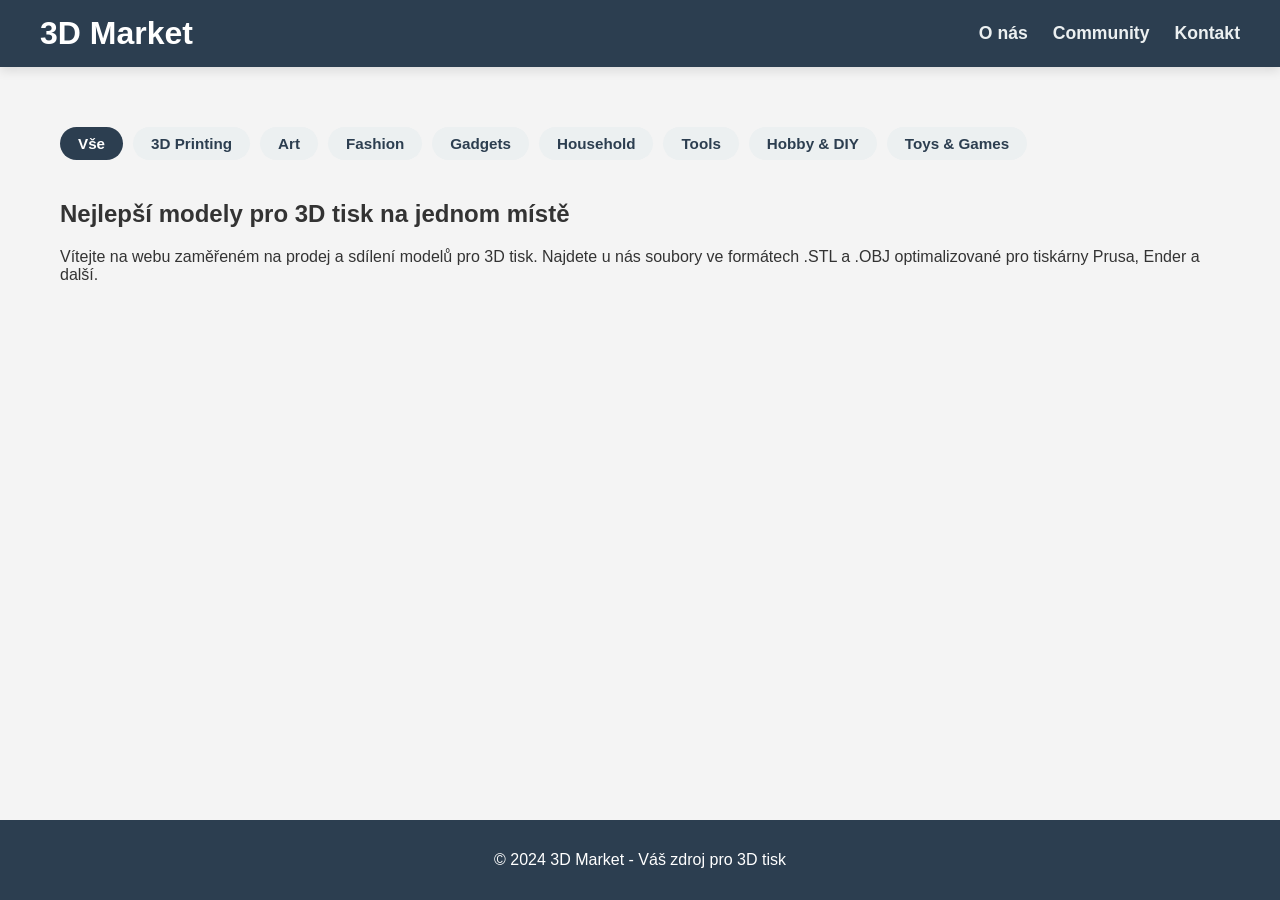
==== index.html @ d30cf6f7 "Add files via upload" ====
<!DOCTYPE html>
<html lang="cs">
<head>
    <meta charset="UTF-8">
    <meta name="viewport" content="width=device-width, initial-scale=1.0">

    <title>3D modely pro tisk ke stažení | 3D Market</title>
    <meta name="description" content="Stahujte kvalitní 3D modely (STL, OBJ) pro vaši tiskárnu. Nabízíme široký výběr modelů ke stažení zdarma i prémiové designy pro 3D tisk.">

    <link rel="stylesheet" href="style.css">
</head>
<body>

<header>
    <div class="hlavni-lista">
        <a href="index.html" class="logo-odkaz">
            <h1>3D Market</h1>
        </a>

        <nav>
            <ul class="navigace-menu">
                <li><a href="Onas.html">O nás</a></li>
                <li><a href="Community.html">Community</a></li>
                <li><a href="Kontakt.html">Kontakt</a></li>
            </ul>
        </nav>
    </div>
</header>

<main>
    <div class="kategorie-bar">
        <a href="#" class="aktivni">Vše</a>
        <a href="3DPrinting.html">3D Printing</a>
        <a href="Art.html">Art</a>
        <a href="Fashion.html">Fashion</a>
        <a href="Gadgets.html">Gadgets</a>
        <a href="HouseHold.html">Household</a>
        <a href="Tools.html">Tools</a>
        <a href="Hobby.html">Hobby & DIY</a>
        <a href="Other.html">Toys & Games</a>
    </div>
    <section>
        <h2>Nejlepší modely pro 3D tisk na jednom místě</h2>
        <p>Vítejte na webu zaměřeném na prodej a sdílení modelů pro 3D tisk.
            Najdete u nás soubory ve formátech .STL a .OBJ optimalizované pro tiskárny Prusa, Ender a další.</p>
    </section>

</main>

<footer>
    <p>&copy; 2024 3D Market - Váš zdroj pro 3D tisk</p>
</footer>

</body>
</html>
---- style.css ----
/* --- ZÁKLAD STRÁNKY --- */
body {
    font-family: Arial, sans-serif;
    margin: 0;
    padding: 0;
    background-color: #f4f4f4;
    color: #333;
    /* Zajištění patičky dole (Flexbox) */
    display: flex;
    flex-direction: column;
    min-height: 100vh;
}

main {
    max-width: 1200px;
    margin: 20px auto;
    padding: 0 20px;
    /* Natáhne hlavní obsah a odtlačí patičku úplně na dno */
    flex: 1;
    width: 100%;
    box-sizing: border-box;
}

/* --- HLAVIČKA A NAVIGACE (DESKTOP) --- */
header {
    background-color: #2c3e50;
    color: #ffffff;
    padding: 15px 40px;
    box-shadow: 0 4px 10px rgba(0,0,0,0.1);
    margin-bottom: 30px;
}
.hlavni-lista {
    display: flex;
    justify-content: space-between;
    align-items: center;
    max-width: 1200px;
    margin: 0 auto;
}
.logo-odkaz {
    color: #ffffff;
    text-decoration: none;
}
.logo-odkaz h1 {
    margin: 0;
    font-size: 2rem;
}
.navigace-menu {
    list-style: none;
    padding: 0;
    margin: 0;
    display: flex;
    align-items: center;
    gap: 25px;
}
.navigace-menu a {
    color: #ecf0f1;
    text-decoration: none;
    font-weight: bold;
    font-size: 1.1rem;
    transition: color 0.3s ease;
}
.navigace-menu a:hover {
    color: #3498db;
}

/* --- ROZBALOVACÍ MENU --- */
.dropdown { position: relative; }
.dropdown-obsah {
    display: none; position: absolute; top: 100%; left: 0;
    background-color: #ffffff; min-width: 180px;
    box-shadow: 0 8px 16px rgba(0,0,0,0.2); border-radius: 8px; z-index: 100;
}
.dropdown-obsah a { color: #333333; padding: 12px 16px; display: block; font-weight: normal; transition: background-color 0.2s ease;}
.dropdown-obsah a:hover { background-color: #f1f1f1; color: #2c3e50; }
.dropdown:hover .dropdown-obsah { display: block; }

/* --- HORIZONTÁLNÍ LIŠTA KATEGORIÍ (Pill Navigation) --- */
.kategorie-bar {
    display: flex;
    gap: 10px;
    overflow-x: auto;
    padding: 10px 0 20px 0;
    scrollbar-width: none; /* Schová posuvník ve Firefoxu */
}
.kategorie-bar::-webkit-scrollbar {
    display: none; /* Schová posuvník v Chrome/Safari */
}
.kategorie-bar a {
    background-color: #ecf0f1;
    color: #2c3e50;
    padding: 8px 18px;
    border-radius: 20px;
    text-decoration: none;
    font-size: 0.95rem;
    font-weight: bold;
    white-space: nowrap; /* Zabrání zalomení textu pod sebe */
    transition: all 0.3s ease;
}
.kategorie-bar a:hover {
    background-color: #bdc3c7;
}
.kategorie-bar a.aktivni {
    background-color: #2c3e50;
    color: white;
}

/* --- TLAČÍTKA --- */
.hlavni-tlacitko {
    background-color: #e67e22;
    color: white;
    padding: 10px 20px;
    text-decoration: none;
    font-weight: bold;
    border-radius: 5px;
    transition: background-color 0.3s;
    display: inline-block;
}
.hlavni-tlacitko:hover { background-color: #d35400; }

/* --- VYHLEDÁVAČ A FILTRY --- */
.vyhledavac-box { margin: 20px 0; }
.vyhledavac-box input[type="search"] { padding: 10px; width: 300px; border: 1px solid #ccc; border-radius: 4px; }
.vyhledavac-box button { padding: 10px 20px; background-color: #2c3e50; color: white; border: none; border-radius: 4px; cursor: pointer; transition: background-color 0.3s; }
.vyhledavac-box button:hover { background-color: #34495e; }
.filtry-box { background-color: #ecf0f1; padding: 15px; margin-bottom: 20px; border-radius: 5px; text-align: right; }
.filtry-box select { padding: 8px; font-size: 1rem; border-radius: 4px; border: 1px solid #ccc; }

/* --- MODERNÍ MŘÍŽKA MODELŮ --- */
.modely-grid { display: grid; grid-template-columns: repeat(auto-fill, minmax(260px, 1fr)); gap: 30px; padding: 20px 0; }
.model-karta { background: #ffffff; box-shadow: 0 4px 15px rgba(0, 0, 0, 0.05); border-radius: 12px; padding: 20px; text-align: center; transition: all 0.3s ease; }
.model-karta:hover { transform: translateY(-10px); box-shadow: 0 15px 30px rgba(0, 0, 0, 0.15); }
.model-karta img { max-width: 100%; border-radius: 8px; margin-bottom: 15px; }
.model-karta h2 { font-size: 1.3rem; margin: 10px 0; color: #2c3e50; font-weight: 600; }
.model-karta p { color: #7f8c8d; font-size: 0.9rem; margin-bottom: 20px; }

/* --- PATIČKA --- */
footer {
    background-color: #2c3e50;
    color: white;
    text-align: center;
    padding: 15px 0;
    width: 100%;
}

/* --- MOBILY --- */
@media (max-width: 768px) {
    .hlavni-lista { flex-direction: column; text-align: center; }
    .navigace-menu { flex-direction: column; gap: 15px; margin-top: 15px; }
    .vyhledavac-box input[type="search"] { width: 100%; margin-bottom: 10px; }
    .filtry-box { text-align: center; }
}
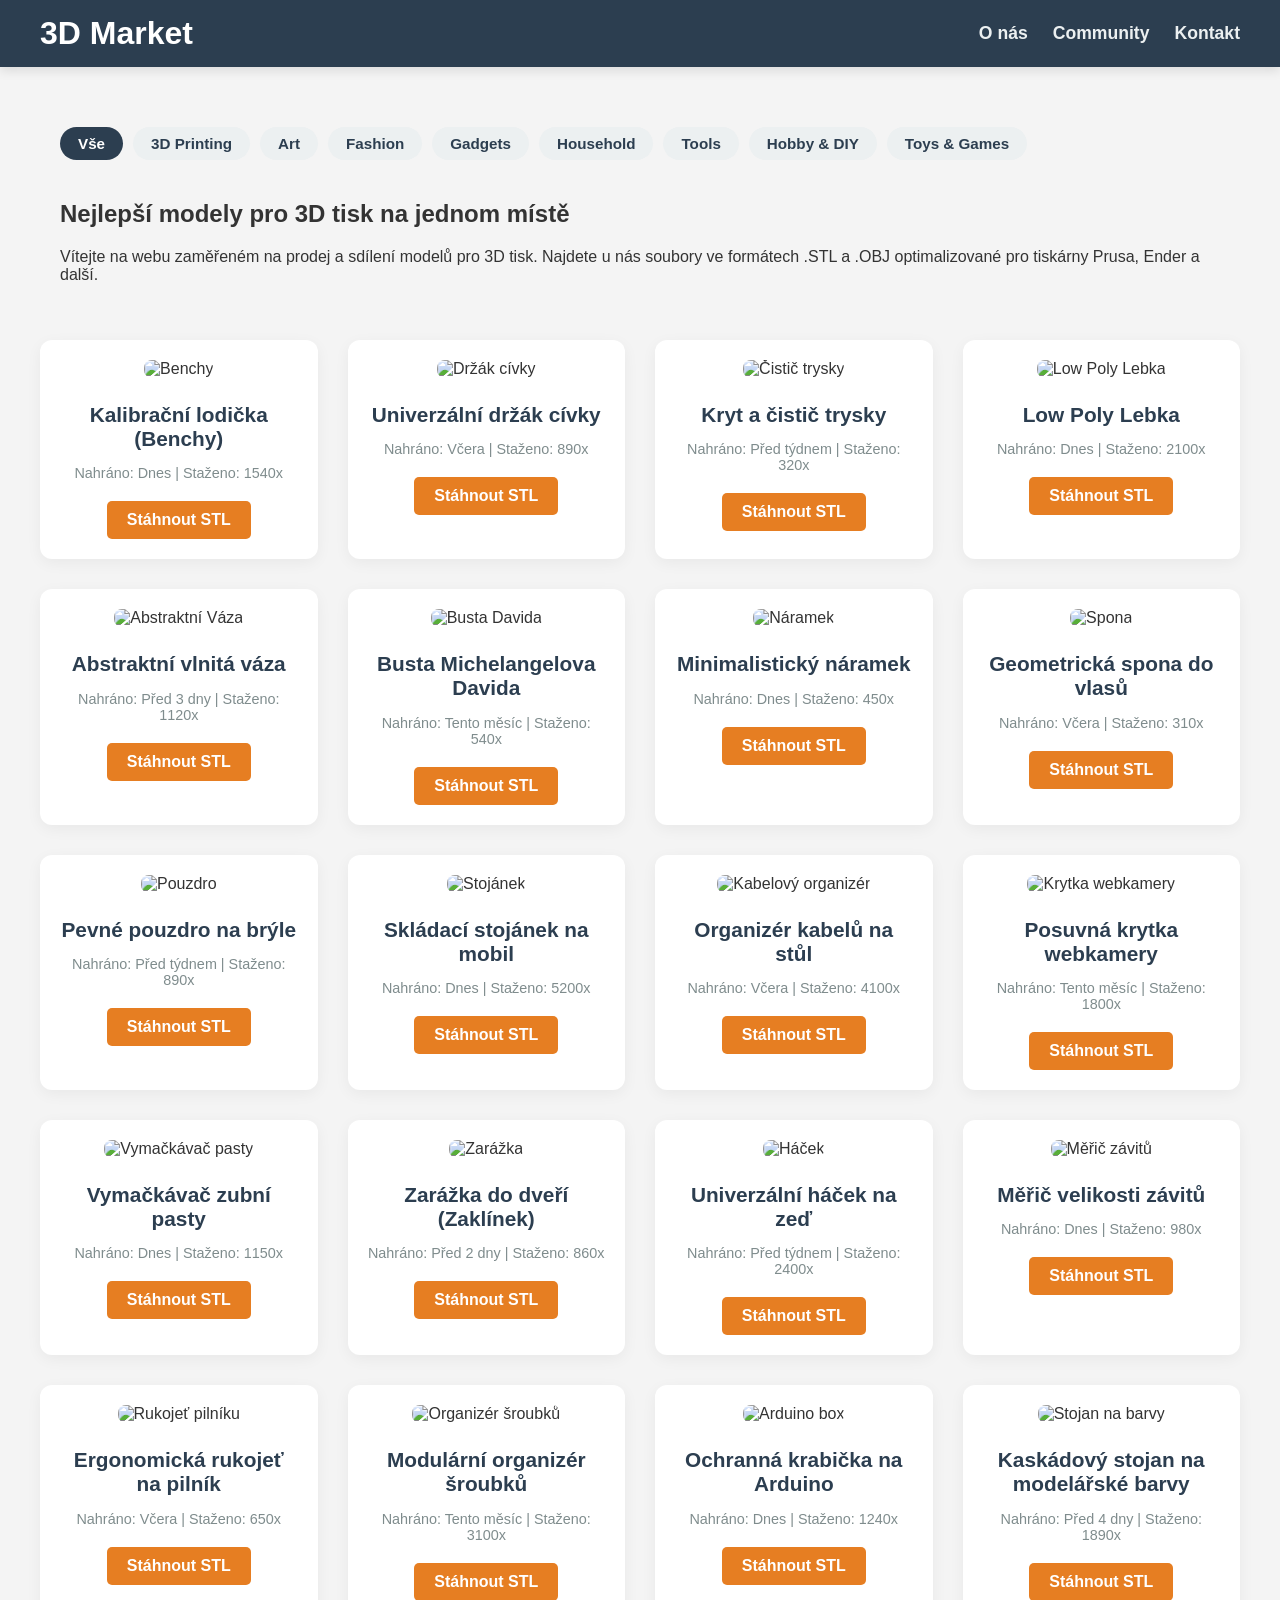
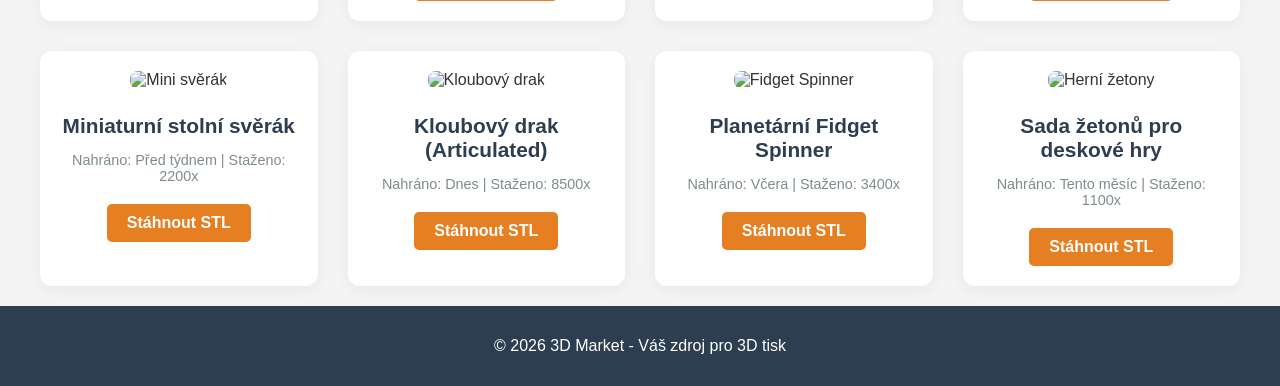
==== commit 2985b501: "Initial commit - 3D Market website with all pages and styles" ====
--- a/index.html
+++ b/index.html
@@ -1,55 +1,218 @@
-<!DOCTYPE html>
-<html lang="cs">
-<head>
-    <meta charset="UTF-8">
-    <meta name="viewport" content="width=device-width, initial-scale=1.0">
-
-    <title>3D modely pro tisk ke stažení | 3D Market</title>
-    <meta name="description" content="Stahujte kvalitní 3D modely (STL, OBJ) pro vaši tiskárnu. Nabízíme široký výběr modelů ke stažení zdarma i prémiové designy pro 3D tisk.">
-
-    <link rel="stylesheet" href="style.css">
-</head>
-<body>
-
-<header>
-    <div class="hlavni-lista">
-        <a href="index.html" class="logo-odkaz">
-            <h1>3D Market</h1>
-        </a>
-
-        <nav>
-            <ul class="navigace-menu">
-                <li><a href="Onas.html">O nás</a></li>
-                <li><a href="Community.html">Community</a></li>
-                <li><a href="Kontakt.html">Kontakt</a></li>
-            </ul>
-        </nav>
-    </div>
-</header>
-
-<main>
-    <div class="kategorie-bar">
-        <a href="#" class="aktivni">Vše</a>
-        <a href="3DPrinting.html">3D Printing</a>
-        <a href="Art.html">Art</a>
-        <a href="Fashion.html">Fashion</a>
-        <a href="Gadgets.html">Gadgets</a>
-        <a href="HouseHold.html">Household</a>
-        <a href="Tools.html">Tools</a>
-        <a href="Hobby.html">Hobby & DIY</a>
-        <a href="Other.html">Toys & Games</a>
-    </div>
-    <section>
-        <h2>Nejlepší modely pro 3D tisk na jednom místě</h2>
-        <p>Vítejte na webu zaměřeném na prodej a sdílení modelů pro 3D tisk.
-            Najdete u nás soubory ve formátech .STL a .OBJ optimalizované pro tiskárny Prusa, Ender a další.</p>
-    </section>
-
-</main>
-
-<footer>
-    <p>&copy; 2024 3D Market - Váš zdroj pro 3D tisk</p>
-</footer>
-
-</body>
+<!DOCTYPE html>
+<html lang="cs">
+<head>
+    <meta charset="UTF-8">
+    <meta name="viewport" content="width=device-width, initial-scale=1.0">
+
+    <title>3D modely pro tisk ke stažení | 3D Market</title>
+    <meta name="description" content="Stahujte kvalitní 3D modely (STL, OBJ) pro vaši tiskárnu. Nabízíme široký výběr modelů ke stažení zdarma i prémiové designy pro 3D tisk.">
+
+    <link rel="stylesheet" href="style.css">
+</head>
+<body>
+
+<header>
+    <div class="hlavni-lista">
+        <a href="index.html" class="logo-odkaz">
+            <h1>3D Market</h1>
+        </a>
+
+        <nav>
+            <ul class="navigace-menu">
+                <li><a href="Onas.html">O nás</a></li>
+                <li><a href="Community.html">Community</a></li>
+                <li><a href="Kontakt.html">Kontakt</a></li>
+            </ul>
+        </nav>
+    </div>
+</header>
+
+<main>
+    <div class="kategorie-bar">
+        <a href="#" class="aktivni">Vše</a>
+        <a href="3DPrinting.html">3D Printing</a>
+        <a href="Art.html">Art</a>
+        <a href="Fashion.html">Fashion</a>
+        <a href="Gadgets.html">Gadgets</a>
+        <a href="HouseHold.html">Household</a>
+        <a href="Tools.html">Tools</a>
+        <a href="Hobby.html">Hobby & DIY</a>
+        <a href="Other.html">Toys & Games</a>
+    </div>
+    <section>
+        <h2>Nejlepší modely pro 3D tisk na jednom místě</h2>
+        <p>Vítejte na webu zaměřeném na prodej a sdílení modelů pro 3D tisk.
+            Najdete u nás soubory ve formátech .STL a .OBJ optimalizované pro tiskárny Prusa, Ender a další.</p>
+    </section>
+
+</main>
+<!-- MŘÍŽKA VŠECH MODELŮ -->
+<div class="modely-grid">
+
+    <!-- KATEGORIE: 3D PRINTING -->
+    <div class="model-karta">
+        <img src="https://via.placeholder.com/300x200/ecf0f1/2c3e50?text=3D+Printing" alt="Benchy">
+        <h2>Kalibrační lodička (Benchy)</h2>
+        <p>Nahráno: Dnes | Staženo: 1540x</p>
+        <a href="#" class="hlavni-tlacitko">Stáhnout STL</a>
+    </div>
+    <div class="model-karta">
+        <img src="https://via.placeholder.com/300x200/ecf0f1/2c3e50?text=3D+Printing" alt="Držák cívky">
+        <h2>Univerzální držák cívky</h2>
+        <p>Nahráno: Včera | Staženo: 890x</p>
+        <a href="#" class="hlavni-tlacitko">Stáhnout STL</a>
+    </div>
+    <div class="model-karta">
+        <img src="https://via.placeholder.com/300x200/ecf0f1/2c3e50?text=3D+Printing" alt="Čistič trysky">
+        <h2>Kryt a čistič trysky</h2>
+        <p>Nahráno: Před týdnem | Staženo: 320x</p>
+        <a href="#" class="hlavni-tlacitko">Stáhnout STL</a>
+    </div>
+
+    <!-- KATEGORIE: ART -->
+    <div class="model-karta">
+        <img src="https://via.placeholder.com/300x200/ecf0f1/2c3e50?text=Art" alt="Low Poly Lebka">
+        <h2>Low Poly Lebka</h2>
+        <p>Nahráno: Dnes | Staženo: 2100x</p>
+        <a href="#" class="hlavni-tlacitko">Stáhnout STL</a>
+    </div>
+    <div class="model-karta">
+        <img src="https://via.placeholder.com/300x200/ecf0f1/2c3e50?text=Art" alt="Abstraktní Váza">
+        <h2>Abstraktní vlnitá váza</h2>
+        <p>Nahráno: Před 3 dny | Staženo: 1120x</p>
+        <a href="#" class="hlavni-tlacitko">Stáhnout STL</a>
+    </div>
+    <div class="model-karta">
+        <img src="https://via.placeholder.com/300x200/ecf0f1/2c3e50?text=Art" alt="Busta Davida">
+        <h2>Busta Michelangelova Davida</h2>
+        <p>Nahráno: Tento měsíc | Staženo: 540x</p>
+        <a href="#" class="hlavni-tlacitko">Stáhnout STL</a>
+    </div>
+
+    <!-- KATEGORIE: FASHION -->
+    <div class="model-karta">
+        <img src="https://via.placeholder.com/300x200/ecf0f1/2c3e50?text=Fashion" alt="Náramek">
+        <h2>Minimalistický náramek</h2>
+        <p>Nahráno: Dnes | Staženo: 450x</p>
+        <a href="#" class="hlavni-tlacitko">Stáhnout STL</a>
+    </div>
+    <div class="model-karta">
+        <img src="https://via.placeholder.com/300x200/ecf0f1/2c3e50?text=Fashion" alt="Spona">
+        <h2>Geometrická spona do vlasů</h2>
+        <p>Nahráno: Včera | Staženo: 310x</p>
+        <a href="#" class="hlavni-tlacitko">Stáhnout STL</a>
+    </div>
+    <div class="model-karta">
+        <img src="https://via.placeholder.com/300x200/ecf0f1/2c3e50?text=Fashion" alt="Pouzdro">
+        <h2>Pevné pouzdro na brýle</h2>
+        <p>Nahráno: Před týdnem | Staženo: 890x</p>
+        <a href="#" class="hlavni-tlacitko">Stáhnout STL</a>
+    </div>
+
+    <!-- KATEGORIE: GADGETS -->
+    <div class="model-karta">
+        <img src="https://via.placeholder.com/300x200/ecf0f1/2c3e50?text=Gadgets" alt="Stojánek">
+        <h2>Skládací stojánek na mobil</h2>
+        <p>Nahráno: Dnes | Staženo: 5200x</p>
+        <a href="#" class="hlavni-tlacitko">Stáhnout STL</a>
+    </div>
+    <div class="model-karta">
+        <img src="https://via.placeholder.com/300x200/ecf0f1/2c3e50?text=Gadgets" alt="Kabelový organizér">
+        <h2>Organizér kabelů na stůl</h2>
+        <p>Nahráno: Včera | Staženo: 4100x</p>
+        <a href="#" class="hlavni-tlacitko">Stáhnout STL</a>
+    </div>
+    <div class="model-karta">
+        <img src="https://via.placeholder.com/300x200/ecf0f1/2c3e50?text=Gadgets" alt="Krytka webkamery">
+        <h2>Posuvná krytka webkamery</h2>
+        <p>Nahráno: Tento měsíc | Staženo: 1800x</p>
+        <a href="#" class="hlavni-tlacitko">Stáhnout STL</a>
+    </div>
+
+    <!-- KATEGORIE: HOUSEHOLD -->
+    <div class="model-karta">
+        <img src="https://via.placeholder.com/300x200/ecf0f1/2c3e50?text=Household" alt="Vymačkávač pasty">
+        <h2>Vymačkávač zubní pasty</h2>
+        <p>Nahráno: Dnes | Staženo: 1150x</p>
+        <a href="#" class="hlavni-tlacitko">Stáhnout STL</a>
+    </div>
+    <div class="model-karta">
+        <img src="https://via.placeholder.com/300x200/ecf0f1/2c3e50?text=Household" alt="Zarážka">
+        <h2>Zarážka do dveří (Zaklínek)</h2>
+        <p>Nahráno: Před 2 dny | Staženo: 860x</p>
+        <a href="#" class="hlavni-tlacitko">Stáhnout STL</a>
+    </div>
+    <div class="model-karta">
+        <img src="https://via.placeholder.com/300x200/ecf0f1/2c3e50?text=Household" alt="Háček">
+        <h2>Univerzální háček na zeď</h2>
+        <p>Nahráno: Před týdnem | Staženo: 2400x</p>
+        <a href="#" class="hlavni-tlacitko">Stáhnout STL</a>
+    </div>
+
+    <!-- KATEGORIE: TOOLS -->
+    <div class="model-karta">
+        <img src="https://via.placeholder.com/300x200/ecf0f1/2c3e50?text=Tools" alt="Měřič závitů">
+        <h2>Měřič velikosti závitů</h2>
+        <p>Nahráno: Dnes | Staženo: 980x</p>
+        <a href="#" class="hlavni-tlacitko">Stáhnout STL</a>
+    </div>
+    <div class="model-karta">
+        <img src="https://via.placeholder.com/300x200/ecf0f1/2c3e50?text=Tools" alt="Rukojeť pilníku">
+        <h2>Ergonomická rukojeť na pilník</h2>
+        <p>Nahráno: Včera | Staženo: 650x</p>
+        <a href="#" class="hlavni-tlacitko">Stáhnout STL</a>
+    </div>
+    <div class="model-karta">
+        <img src="https://via.placeholder.com/300x200/ecf0f1/2c3e50?text=Tools" alt="Organizér šroubků">
+        <h2>Modulární organizér šroubků</h2>
+        <p>Nahráno: Tento měsíc | Staženo: 3100x</p>
+        <a href="#" class="hlavni-tlacitko">Stáhnout STL</a>
+    </div>
+
+    <!-- KATEGORIE: HOBBY & DIY -->
+    <div class="model-karta">
+        <img src="https://via.placeholder.com/300x200/ecf0f1/2c3e50?text=Hobby+%26+DIY" alt="Arduino box">
+        <h2>Ochranná krabička na Arduino</h2>
+        <p>Nahráno: Dnes | Staženo: 1240x</p>
+        <a href="#" class="hlavni-tlacitko">Stáhnout STL</a>
+    </div>
+    <div class="model-karta">
+        <img src="https://via.placeholder.com/300x200/ecf0f1/2c3e50?text=Hobby+%26+DIY" alt="Stojan na barvy">
+        <h2>Kaskádový stojan na modelářské barvy</h2>
+        <p>Nahráno: Před 4 dny | Staženo: 1890x</p>
+        <a href="#" class="hlavni-tlacitko">Stáhnout STL</a>
+    </div>
+    <div class="model-karta">
+        <img src="https://via.placeholder.com/300x200/ecf0f1/2c3e50?text=Hobby+%26+DIY" alt="Mini svěrák">
+        <h2>Miniaturní stolní svěrák</h2>
+        <p>Nahráno: Před týdnem | Staženo: 2200x</p>
+        <a href="#" class="hlavni-tlacitko">Stáhnout STL</a>
+    </div>
+
+    <!-- KATEGORIE: TOYS & GAMES -->
+    <div class="model-karta">
+        <img src="https://via.placeholder.com/300x200/ecf0f1/2c3e50?text=Toys+%26+Games" alt="Kloubový drak">
+        <h2>Kloubový drak (Articulated)</h2>
+        <p>Nahráno: Dnes | Staženo: 8500x</p>
+        <a href="#" class="hlavni-tlacitko">Stáhnout STL</a>
+    </div>
+    <div class="model-karta">
+        <img src="https://via.placeholder.com/300x200/ecf0f1/2c3e50?text=Toys+%26+Games" alt="Fidget Spinner">
+        <h2>Planetární Fidget Spinner</h2>
+        <p>Nahráno: Včera | Staženo: 3400x</p>
+        <a href="#" class="hlavni-tlacitko">Stáhnout STL</a>
+    </div>
+    <div class="model-karta">
+        <img src="https://via.placeholder.com/300x200/ecf0f1/2c3e50?text=Toys+%26+Games" alt="Herní žetony">
+        <h2>Sada žetonů pro deskové hry</h2>
+        <p>Nahráno: Tento měsíc | Staženo: 1100x</p>
+        <a href="#" class="hlavni-tlacitko">Stáhnout STL</a>
+    </div>
+
+</div>
+<footer>
+    <p>&copy; 2026 3D Market - Váš zdroj pro 3D tisk</p>
+</footer>
+
+</body>
 </html>
--- a/style.css
+++ b/style.css
@@ -1,151 +1,161 @@
-/* --- ZÁKLAD STRÁNKY --- */
-body {
-    font-family: Arial, sans-serif;
-    margin: 0;
-    padding: 0;
-    background-color: #f4f4f4;
-    color: #333;
-    /* Zajištění patičky dole (Flexbox) */
-    display: flex;
-    flex-direction: column;
-    min-height: 100vh;
-}
-
-main {
-    max-width: 1200px;
-    margin: 20px auto;
-    padding: 0 20px;
-    /* Natáhne hlavní obsah a odtlačí patičku úplně na dno */
-    flex: 1;
-    width: 100%;
-    box-sizing: border-box;
-}
-
-/* --- HLAVIČKA A NAVIGACE (DESKTOP) --- */
-header {
-    background-color: #2c3e50;
-    color: #ffffff;
-    padding: 15px 40px;
-    box-shadow: 0 4px 10px rgba(0,0,0,0.1);
-    margin-bottom: 30px;
-}
-.hlavni-lista {
-    display: flex;
-    justify-content: space-between;
-    align-items: center;
-    max-width: 1200px;
-    margin: 0 auto;
-}
-.logo-odkaz {
-    color: #ffffff;
-    text-decoration: none;
-}
-.logo-odkaz h1 {
-    margin: 0;
-    font-size: 2rem;
-}
-.navigace-menu {
-    list-style: none;
-    padding: 0;
-    margin: 0;
-    display: flex;
-    align-items: center;
-    gap: 25px;
-}
-.navigace-menu a {
-    color: #ecf0f1;
-    text-decoration: none;
-    font-weight: bold;
-    font-size: 1.1rem;
-    transition: color 0.3s ease;
-}
-.navigace-menu a:hover {
-    color: #3498db;
-}
-
-/* --- ROZBALOVACÍ MENU --- */
-.dropdown { position: relative; }
-.dropdown-obsah {
-    display: none; position: absolute; top: 100%; left: 0;
-    background-color: #ffffff; min-width: 180px;
-    box-shadow: 0 8px 16px rgba(0,0,0,0.2); border-radius: 8px; z-index: 100;
-}
-.dropdown-obsah a { color: #333333; padding: 12px 16px; display: block; font-weight: normal; transition: background-color 0.2s ease;}
-.dropdown-obsah a:hover { background-color: #f1f1f1; color: #2c3e50; }
-.dropdown:hover .dropdown-obsah { display: block; }
-
-/* --- HORIZONTÁLNÍ LIŠTA KATEGORIÍ (Pill Navigation) --- */
-.kategorie-bar {
-    display: flex;
-    gap: 10px;
-    overflow-x: auto;
-    padding: 10px 0 20px 0;
-    scrollbar-width: none; /* Schová posuvník ve Firefoxu */
-}
-.kategorie-bar::-webkit-scrollbar {
-    display: none; /* Schová posuvník v Chrome/Safari */
-}
-.kategorie-bar a {
-    background-color: #ecf0f1;
-    color: #2c3e50;
-    padding: 8px 18px;
-    border-radius: 20px;
-    text-decoration: none;
-    font-size: 0.95rem;
-    font-weight: bold;
-    white-space: nowrap; /* Zabrání zalomení textu pod sebe */
-    transition: all 0.3s ease;
-}
-.kategorie-bar a:hover {
-    background-color: #bdc3c7;
-}
-.kategorie-bar a.aktivni {
-    background-color: #2c3e50;
-    color: white;
-}
-
-/* --- TLAČÍTKA --- */
-.hlavni-tlacitko {
-    background-color: #e67e22;
-    color: white;
-    padding: 10px 20px;
-    text-decoration: none;
-    font-weight: bold;
-    border-radius: 5px;
-    transition: background-color 0.3s;
-    display: inline-block;
-}
-.hlavni-tlacitko:hover { background-color: #d35400; }
-
-/* --- VYHLEDÁVAČ A FILTRY --- */
-.vyhledavac-box { margin: 20px 0; }
-.vyhledavac-box input[type="search"] { padding: 10px; width: 300px; border: 1px solid #ccc; border-radius: 4px; }
-.vyhledavac-box button { padding: 10px 20px; background-color: #2c3e50; color: white; border: none; border-radius: 4px; cursor: pointer; transition: background-color 0.3s; }
-.vyhledavac-box button:hover { background-color: #34495e; }
-.filtry-box { background-color: #ecf0f1; padding: 15px; margin-bottom: 20px; border-radius: 5px; text-align: right; }
-.filtry-box select { padding: 8px; font-size: 1rem; border-radius: 4px; border: 1px solid #ccc; }
-
-/* --- MODERNÍ MŘÍŽKA MODELŮ --- */
-.modely-grid { display: grid; grid-template-columns: repeat(auto-fill, minmax(260px, 1fr)); gap: 30px; padding: 20px 0; }
-.model-karta { background: #ffffff; box-shadow: 0 4px 15px rgba(0, 0, 0, 0.05); border-radius: 12px; padding: 20px; text-align: center; transition: all 0.3s ease; }
-.model-karta:hover { transform: translateY(-10px); box-shadow: 0 15px 30px rgba(0, 0, 0, 0.15); }
-.model-karta img { max-width: 100%; border-radius: 8px; margin-bottom: 15px; }
-.model-karta h2 { font-size: 1.3rem; margin: 10px 0; color: #2c3e50; font-weight: 600; }
-.model-karta p { color: #7f8c8d; font-size: 0.9rem; margin-bottom: 20px; }
-
-/* --- PATIČKA --- */
-footer {
-    background-color: #2c3e50;
-    color: white;
-    text-align: center;
-    padding: 15px 0;
-    width: 100%;
-}
-
-/* --- MOBILY --- */
-@media (max-width: 768px) {
-    .hlavni-lista { flex-direction: column; text-align: center; }
-    .navigace-menu { flex-direction: column; gap: 15px; margin-top: 15px; }
-    .vyhledavac-box input[type="search"] { width: 100%; margin-bottom: 10px; }
-    .filtry-box { text-align: center; }
+/* --- ZÁKLAD STRÁNKY --- */
+body {
+    font-family: Arial, sans-serif;
+    margin: 0;
+    padding: 0;
+    background-color: #f4f4f4;
+    color: #333;
+    /* Zajištění patičky dole (Flexbox) */
+    display: flex;
+    flex-direction: column;
+    min-height: 100vh;
+}
+
+main {
+    max-width: 1200px;
+    margin: 20px auto;
+    padding: 0 20px;
+    /* Natáhne hlavní obsah a odtlačí patičku úplně na dno */
+    flex: 1;
+    width: 100%;
+    box-sizing: border-box;
+}
+
+/* --- HLAVIČKA A NAVIGACE (DESKTOP) --- */
+header {
+    background-color: #2c3e50;
+    color: #ffffff;
+    padding: 15px 40px;
+    box-shadow: 0 4px 10px rgba(0,0,0,0.1);
+    margin-bottom: 30px;
+}
+.hlavni-lista {
+    display: flex;
+    justify-content: space-between;
+    align-items: center;
+    max-width: 1200px;
+    margin: 0 auto;
+}
+.logo-odkaz {
+    color: #ffffff;
+    text-decoration: none;
+}
+.logo-odkaz h1 {
+    margin: 0;
+    font-size: 2rem;
+}
+.navigace-menu {
+    list-style: none;
+    padding: 0;
+    margin: 0;
+    display: flex;
+    align-items: center;
+    gap: 25px;
+}
+.navigace-menu a {
+    color: #ecf0f1;
+    text-decoration: none;
+    font-weight: bold;
+    font-size: 1.1rem;
+    transition: color 0.3s ease;
+}
+.navigace-menu a:hover {
+    color: #3498db;
+}
+
+/* --- ROZBALOVACÍ MENU --- */
+.dropdown { position: relative; }
+.dropdown-obsah {
+    display: none; position: absolute; top: 100%; left: 0;
+    background-color: #ffffff; min-width: 180px;
+    box-shadow: 0 8px 16px rgba(0,0,0,0.2); border-radius: 8px; z-index: 100;
+}
+.dropdown-obsah a { color: #333333; padding: 12px 16px; display: block; font-weight: normal; transition: background-color 0.2s ease;}
+.dropdown-obsah a:hover { background-color: #f1f1f1; color: #2c3e50; }
+.dropdown:hover .dropdown-obsah { display: block; }
+
+/* --- HORIZONTÁLNÍ LIŠTA KATEGORIÍ (Pill Navigation) --- */
+.kategorie-bar {
+    display: flex;
+    gap: 10px;
+    overflow-x: auto;
+    padding: 10px 0 20px 0;
+    scrollbar-width: none; /* Schová posuvník ve Firefoxu */
+}
+.kategorie-bar::-webkit-scrollbar {
+    display: none; /* Schová posuvník v Chrome/Safari */
+}
+.kategorie-bar a {
+    background-color: #ecf0f1;
+    color: #2c3e50;
+    padding: 8px 18px;
+    border-radius: 20px;
+    text-decoration: none;
+    font-size: 0.95rem;
+    font-weight: bold;
+    white-space: nowrap; /* Zabrání zalomení textu pod sebe */
+    transition: all 0.3s ease;
+}
+.kategorie-bar a:hover {
+    background-color: #bdc3c7;
+}
+.kategorie-bar a.aktivni {
+    background-color: #2c3e50;
+    color: white;
+}
+
+/* --- TLAČÍTKA --- */
+.hlavni-tlacitko {
+    background-color: #e67e22;
+    color: white;
+    padding: 10px 20px;
+    text-decoration: none;
+    font-weight: bold;
+    border-radius: 5px;
+    transition: background-color 0.3s;
+    display: inline-block;
+}
+.hlavni-tlacitko:hover { background-color: #d35400; }
+
+/* --- VYHLEDÁVAČ A FILTRY --- */
+.vyhledavac-box { margin: 20px 0; }
+.vyhledavac-box input[type="search"] { padding: 10px; width: 300px; border: 1px solid #ccc; border-radius: 4px; }
+.vyhledavac-box button { padding: 10px 20px; background-color: #2c3e50; color: white; border: none; border-radius: 4px; cursor: pointer; transition: background-color 0.3s; }
+.vyhledavac-box button:hover { background-color: #34495e; }
+.filtry-box { background-color: #ecf0f1; padding: 15px; margin-bottom: 20px; border-radius: 5px; text-align: right; }
+.filtry-box select { padding: 8px; font-size: 1rem; border-radius: 4px; border: 1px solid #ccc; }
+
+/* --- MODERNÍ MŘÍŽKA MODELŮ --- */
+.modely-grid { display: grid; grid-template-columns: repeat(auto-fill, minmax(260px, 1fr)); gap: 30px; padding: 20px 0; max-width: 1200px; margin: 0 auto; }
+.model-karta { background: #ffffff; box-shadow: 0 4px 15px rgba(0, 0, 0, 0.05); border-radius: 12px; padding: 20px; text-align: center; transition: all 0.3s ease; }
+.model-karta:hover { transform: translateY(-10px); box-shadow: 0 15px 30px rgba(0, 0, 0, 0.15); }
+.model-karta img { max-width: 100%; border-radius: 8px; margin-bottom: 15px; }
+.model-karta h2 { font-size: 1.3rem; margin: 10px 0; color: #2c3e50; font-weight: 600; }
+.model-karta p { color: #7f8c8d; font-size: 0.9rem; margin-bottom: 20px; }
+
+/* --- SOCIÁLNÍ MEDIA IKONY --- */
+.socialni-ikona {
+    transition: transform 0.3s ease, filter 0.3s ease;
+    display: inline-block;
+}
+.socialni-ikona:hover {
+    transform: scale(1.1);
+    filter: brightness(1.2);
+}
+
+/* --- PATIČKA --- */
+footer {
+    background-color: #2c3e50;
+    color: white;
+    text-align: center;
+    padding: 15px 0;
+    width: 100%;
+}
+
+/* --- MOBILY --- */
+@media (max-width: 768px) {
+    .hlavni-lista { flex-direction: column; text-align: center; }
+    .navigace-menu { flex-direction: column; gap: 15px; margin-top: 15px; }
+    .vyhledavac-box input[type="search"] { width: 100%; margin-bottom: 10px; }
+    .filtry-box { text-align: center; }
 }
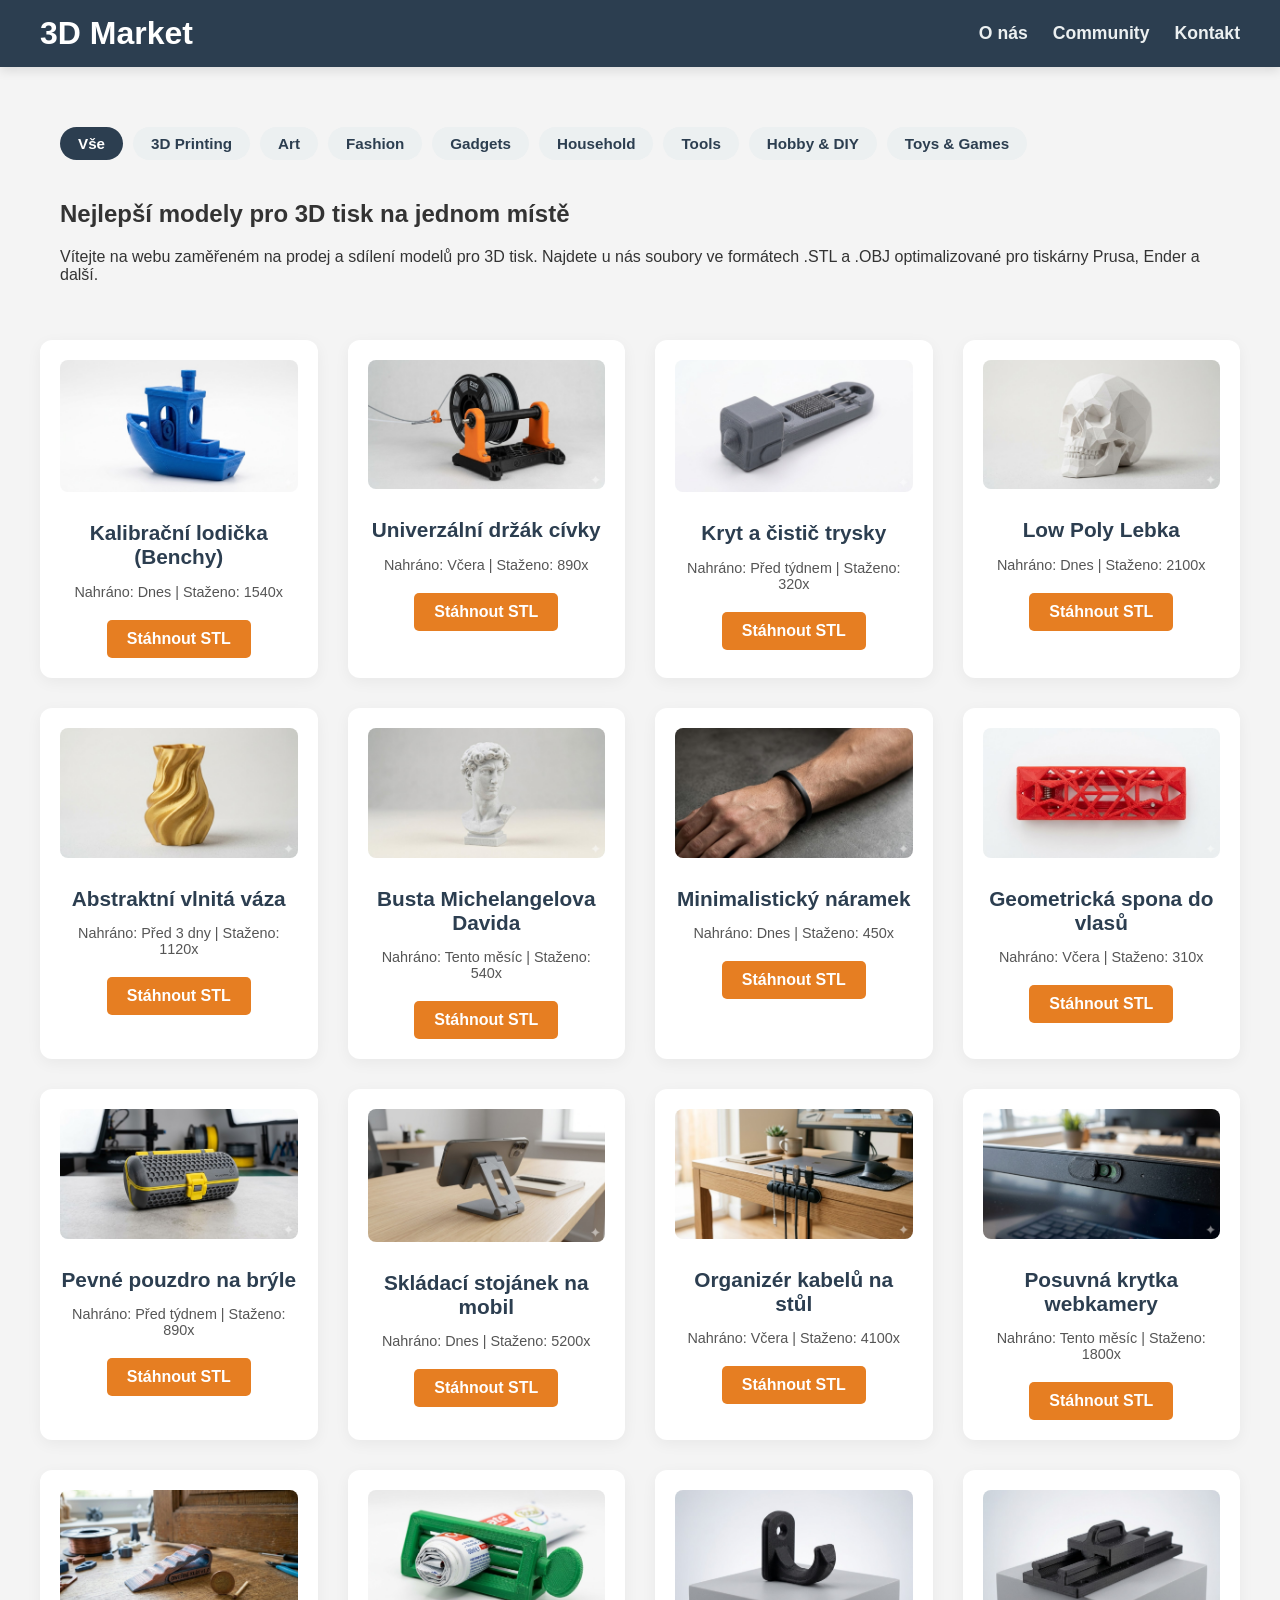
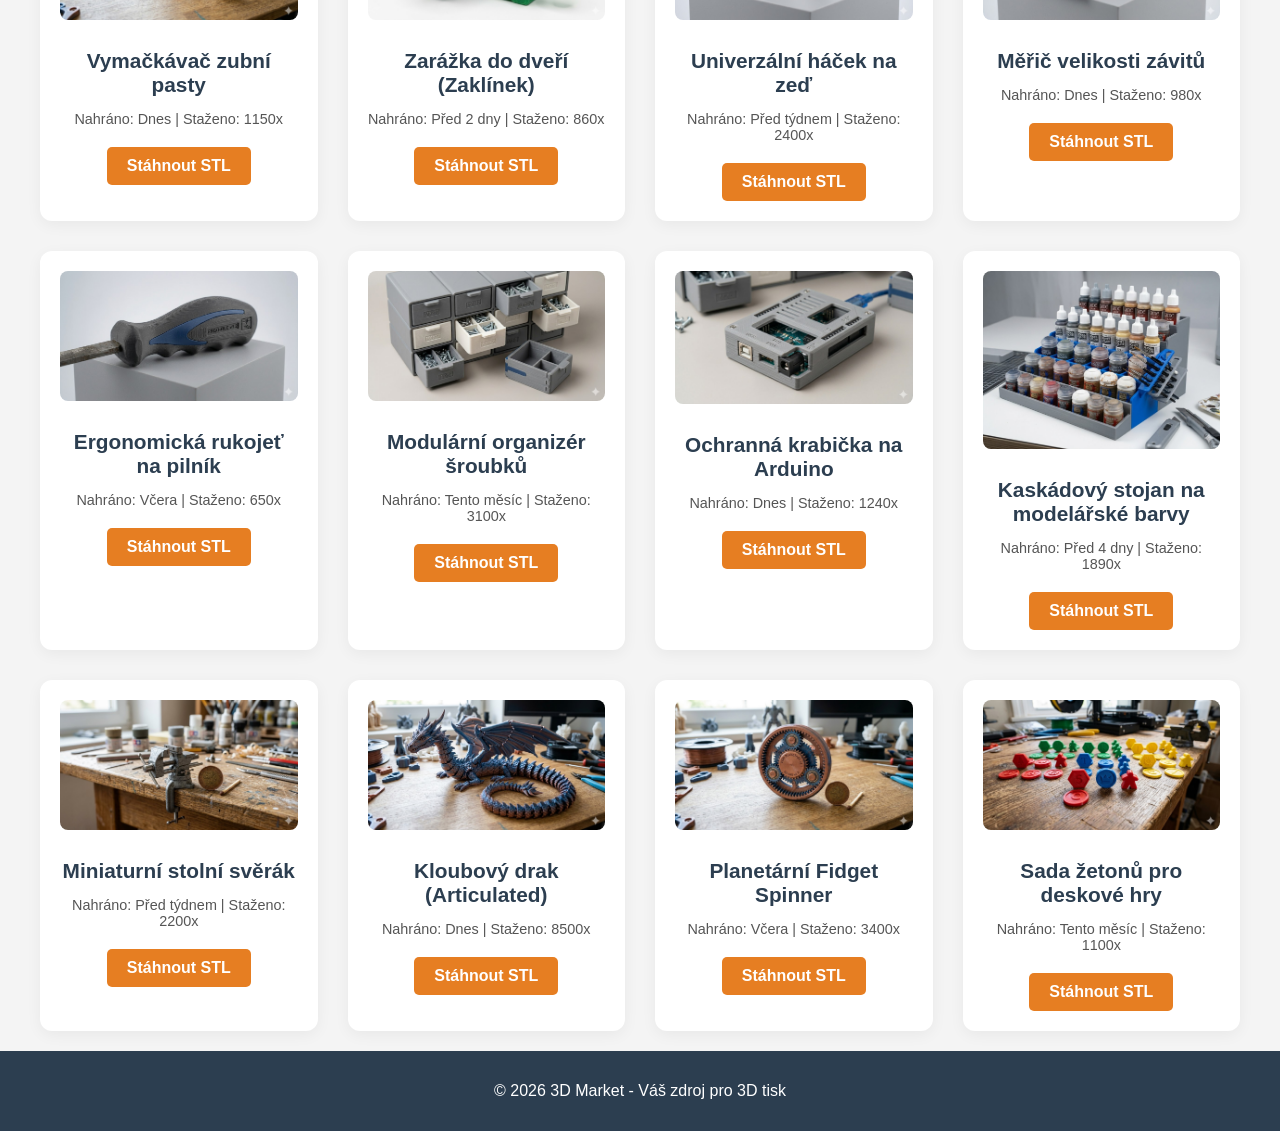
==== commit 9331b00c: "Fix: Improve contrast for Lighthouse - changed .model-karta p color to #555555" ====
--- a/index.html
+++ b/index.html
@@ -51,19 +51,19 @@
 
     <!-- KATEGORIE: 3D PRINTING -->
     <div class="model-karta">
-        <img src="https://via.placeholder.com/300x200/ecf0f1/2c3e50?text=3D+Printing" alt="Benchy">
+        <img src="3dprinting3.jpg" alt="Benchy">
         <h2>Kalibrační lodička (Benchy)</h2>
         <p>Nahráno: Dnes | Staženo: 1540x</p>
         <a href="#" class="hlavni-tlacitko">Stáhnout STL</a>
     </div>
     <div class="model-karta">
-        <img src="https://via.placeholder.com/300x200/ecf0f1/2c3e50?text=3D+Printing" alt="Držák cívky">
+        <img src="3dprinting2.jpg" alt="Držák cívky">
         <h2>Univerzální držák cívky</h2>
         <p>Nahráno: Včera | Staženo: 890x</p>
         <a href="#" class="hlavni-tlacitko">Stáhnout STL</a>
     </div>
     <div class="model-karta">
-        <img src="https://via.placeholder.com/300x200/ecf0f1/2c3e50?text=3D+Printing" alt="Čistič trysky">
+        <img src="3dprinting1.jpg" alt="Čistič trysky">
         <h2>Kryt a čistič trysky</h2>
         <p>Nahráno: Před týdnem | Staženo: 320x</p>
         <a href="#" class="hlavni-tlacitko">Stáhnout STL</a>
@@ -71,19 +71,19 @@
 
     <!-- KATEGORIE: ART -->
     <div class="model-karta">
-        <img src="https://via.placeholder.com/300x200/ecf0f1/2c3e50?text=Art" alt="Low Poly Lebka">
+        <img src="Art3.jpg" alt="Low Poly Lebka">
         <h2>Low Poly Lebka</h2>
         <p>Nahráno: Dnes | Staženo: 2100x</p>
         <a href="#" class="hlavni-tlacitko">Stáhnout STL</a>
     </div>
     <div class="model-karta">
-        <img src="https://via.placeholder.com/300x200/ecf0f1/2c3e50?text=Art" alt="Abstraktní Váza">
+        <img src="Art2.jpg" alt="Abstraktní Váza">
         <h2>Abstraktní vlnitá váza</h2>
         <p>Nahráno: Před 3 dny | Staženo: 1120x</p>
         <a href="#" class="hlavni-tlacitko">Stáhnout STL</a>
     </div>
     <div class="model-karta">
-        <img src="https://via.placeholder.com/300x200/ecf0f1/2c3e50?text=Art" alt="Busta Davida">
+        <img src="Art1.jpg" alt="Busta Davida">
         <h2>Busta Michelangelova Davida</h2>
         <p>Nahráno: Tento měsíc | Staženo: 540x</p>
         <a href="#" class="hlavni-tlacitko">Stáhnout STL</a>
@@ -91,19 +91,19 @@
 
     <!-- KATEGORIE: FASHION -->
     <div class="model-karta">
-        <img src="https://via.placeholder.com/300x200/ecf0f1/2c3e50?text=Fashion" alt="Náramek">
+        <img src="Fashion3.jpg" alt="Náramek">
         <h2>Minimalistický náramek</h2>
         <p>Nahráno: Dnes | Staženo: 450x</p>
         <a href="#" class="hlavni-tlacitko">Stáhnout STL</a>
     </div>
     <div class="model-karta">
-        <img src="https://via.placeholder.com/300x200/ecf0f1/2c3e50?text=Fashion" alt="Spona">
+        <img src="Fashion2.jpg" alt="Spona">
         <h2>Geometrická spona do vlasů</h2>
         <p>Nahráno: Včera | Staženo: 310x</p>
         <a href="#" class="hlavni-tlacitko">Stáhnout STL</a>
     </div>
     <div class="model-karta">
-        <img src="https://via.placeholder.com/300x200/ecf0f1/2c3e50?text=Fashion" alt="Pouzdro">
+        <img src="Fashion1.jpg" alt="Pouzdro">
         <h2>Pevné pouzdro na brýle</h2>
         <p>Nahráno: Před týdnem | Staženo: 890x</p>
         <a href="#" class="hlavni-tlacitko">Stáhnout STL</a>
@@ -111,19 +111,19 @@
 
     <!-- KATEGORIE: GADGETS -->
     <div class="model-karta">
-        <img src="https://via.placeholder.com/300x200/ecf0f1/2c3e50?text=Gadgets" alt="Stojánek">
+        <img src="Gadgets3.jpg" alt="Stojánek">
         <h2>Skládací stojánek na mobil</h2>
         <p>Nahráno: Dnes | Staženo: 5200x</p>
         <a href="#" class="hlavni-tlacitko">Stáhnout STL</a>
     </div>
     <div class="model-karta">
-        <img src="https://via.placeholder.com/300x200/ecf0f1/2c3e50?text=Gadgets" alt="Kabelový organizér">
+        <img src="Gadgets2.jpg" alt="Kabelový organizér">
         <h2>Organizér kabelů na stůl</h2>
         <p>Nahráno: Včera | Staženo: 4100x</p>
         <a href="#" class="hlavni-tlacitko">Stáhnout STL</a>
     </div>
     <div class="model-karta">
-        <img src="https://via.placeholder.com/300x200/ecf0f1/2c3e50?text=Gadgets" alt="Krytka webkamery">
+        <img src="Gadgets1.jpg" alt="Krytka webkamery">
         <h2>Posuvná krytka webkamery</h2>
         <p>Nahráno: Tento měsíc | Staženo: 1800x</p>
         <a href="#" class="hlavni-tlacitko">Stáhnout STL</a>
@@ -131,19 +131,19 @@
 
     <!-- KATEGORIE: HOUSEHOLD -->
     <div class="model-karta">
-        <img src="https://via.placeholder.com/300x200/ecf0f1/2c3e50?text=Household" alt="Vymačkávač pasty">
+        <img src="Household3.jpg" alt="Vymačkávač pasty">
         <h2>Vymačkávač zubní pasty</h2>
         <p>Nahráno: Dnes | Staženo: 1150x</p>
         <a href="#" class="hlavni-tlacitko">Stáhnout STL</a>
     </div>
     <div class="model-karta">
-        <img src="https://via.placeholder.com/300x200/ecf0f1/2c3e50?text=Household" alt="Zarážka">
+        <img src="Household2.jpg" alt="Zarážka">
         <h2>Zarážka do dveří (Zaklínek)</h2>
         <p>Nahráno: Před 2 dny | Staženo: 860x</p>
         <a href="#" class="hlavni-tlacitko">Stáhnout STL</a>
     </div>
     <div class="model-karta">
-        <img src="https://via.placeholder.com/300x200/ecf0f1/2c3e50?text=Household" alt="Háček">
+        <img src="Household1.jpg" alt="Háček">
         <h2>Univerzální háček na zeď</h2>
         <p>Nahráno: Před týdnem | Staženo: 2400x</p>
         <a href="#" class="hlavni-tlacitko">Stáhnout STL</a>
@@ -151,19 +151,19 @@
 
     <!-- KATEGORIE: TOOLS -->
     <div class="model-karta">
-        <img src="https://via.placeholder.com/300x200/ecf0f1/2c3e50?text=Tools" alt="Měřič závitů">
+        <img src="Tools3.jpg" alt="Měřič závitů">
         <h2>Měřič velikosti závitů</h2>
         <p>Nahráno: Dnes | Staženo: 980x</p>
         <a href="#" class="hlavni-tlacitko">Stáhnout STL</a>
     </div>
     <div class="model-karta">
-        <img src="https://via.placeholder.com/300x200/ecf0f1/2c3e50?text=Tools" alt="Rukojeť pilníku">
+        <img src="Tools2.jpg" alt="Rukojeť pilníku">
         <h2>Ergonomická rukojeť na pilník</h2>
         <p>Nahráno: Včera | Staženo: 650x</p>
         <a href="#" class="hlavni-tlacitko">Stáhnout STL</a>
     </div>
     <div class="model-karta">
-        <img src="https://via.placeholder.com/300x200/ecf0f1/2c3e50?text=Tools" alt="Organizér šroubků">
+        <img src="Tools1.jpg" alt="Organizér šroubků">
         <h2>Modulární organizér šroubků</h2>
         <p>Nahráno: Tento měsíc | Staženo: 3100x</p>
         <a href="#" class="hlavni-tlacitko">Stáhnout STL</a>
@@ -171,19 +171,19 @@
 
     <!-- KATEGORIE: HOBBY & DIY -->
     <div class="model-karta">
-        <img src="https://via.placeholder.com/300x200/ecf0f1/2c3e50?text=Hobby+%26+DIY" alt="Arduino box">
+        <img src="Hobby3.jpg" alt="Arduino box">
         <h2>Ochranná krabička na Arduino</h2>
         <p>Nahráno: Dnes | Staženo: 1240x</p>
         <a href="#" class="hlavni-tlacitko">Stáhnout STL</a>
     </div>
     <div class="model-karta">
-        <img src="https://via.placeholder.com/300x200/ecf0f1/2c3e50?text=Hobby+%26+DIY" alt="Stojan na barvy">
+        <img src="Hobby2.jpg" alt="Stojan na barvy">
         <h2>Kaskádový stojan na modelářské barvy</h2>
         <p>Nahráno: Před 4 dny | Staženo: 1890x</p>
         <a href="#" class="hlavni-tlacitko">Stáhnout STL</a>
     </div>
     <div class="model-karta">
-        <img src="https://via.placeholder.com/300x200/ecf0f1/2c3e50?text=Hobby+%26+DIY" alt="Mini svěrák">
+        <img src="Hobby1.jpg" alt="Mini svěrák">
         <h2>Miniaturní stolní svěrák</h2>
         <p>Nahráno: Před týdnem | Staženo: 2200x</p>
         <a href="#" class="hlavni-tlacitko">Stáhnout STL</a>
@@ -191,19 +191,19 @@
 
     <!-- KATEGORIE: TOYS & GAMES -->
     <div class="model-karta">
-        <img src="https://via.placeholder.com/300x200/ecf0f1/2c3e50?text=Toys+%26+Games" alt="Kloubový drak">
+        <img src="Toy3.jpg" alt="Kloubový drak">
         <h2>Kloubový drak (Articulated)</h2>
         <p>Nahráno: Dnes | Staženo: 8500x</p>
         <a href="#" class="hlavni-tlacitko">Stáhnout STL</a>
     </div>
     <div class="model-karta">
-        <img src="https://via.placeholder.com/300x200/ecf0f1/2c3e50?text=Toys+%26+Games" alt="Fidget Spinner">
+        <img src="Toy2.jpg" alt="Fidget Spinner">
         <h2>Planetární Fidget Spinner</h2>
         <p>Nahráno: Včera | Staženo: 3400x</p>
         <a href="#" class="hlavni-tlacitko">Stáhnout STL</a>
     </div>
     <div class="model-karta">
-        <img src="https://via.placeholder.com/300x200/ecf0f1/2c3e50?text=Toys+%26+Games" alt="Herní žetony">
+        <img src="Toy1.jpg" alt="Herní žetony">
         <h2>Sada žetonů pro deskové hry</h2>
         <p>Nahráno: Tento měsíc | Staženo: 1100x</p>
         <a href="#" class="hlavni-tlacitko">Stáhnout STL</a>
--- a/style.css
+++ b/style.css
@@ -131,7 +131,7 @@
 .model-karta:hover { transform: translateY(-10px); box-shadow: 0 15px 30px rgba(0, 0, 0, 0.15); }
 .model-karta img { max-width: 100%; border-radius: 8px; margin-bottom: 15px; }
 .model-karta h2 { font-size: 1.3rem; margin: 10px 0; color: #2c3e50; font-weight: 600; }
-.model-karta p { color: #7f8c8d; font-size: 0.9rem; margin-bottom: 20px; }
+.model-karta p { color: #555555; font-size: 0.9rem; margin-bottom: 20px; }
 
 /* --- SOCIÁLNÍ MEDIA IKONY --- */
 .socialni-ikona {
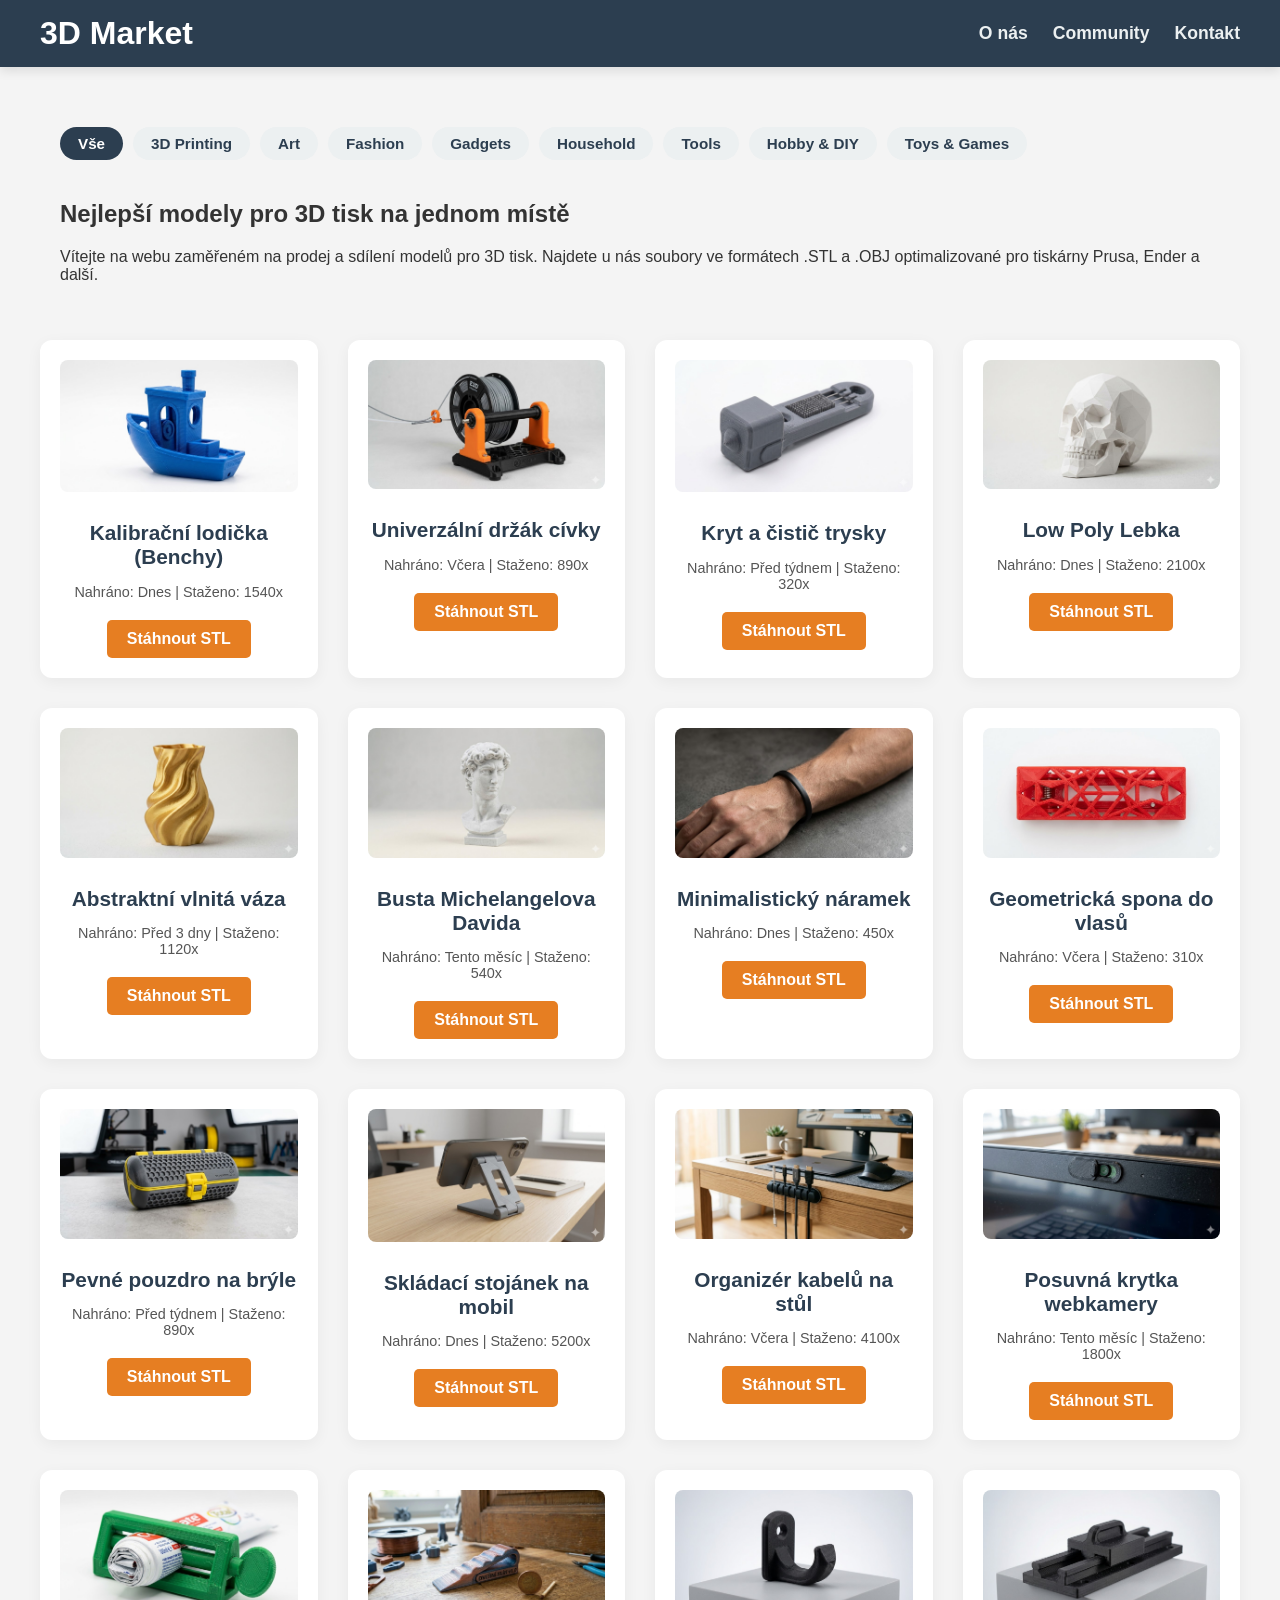
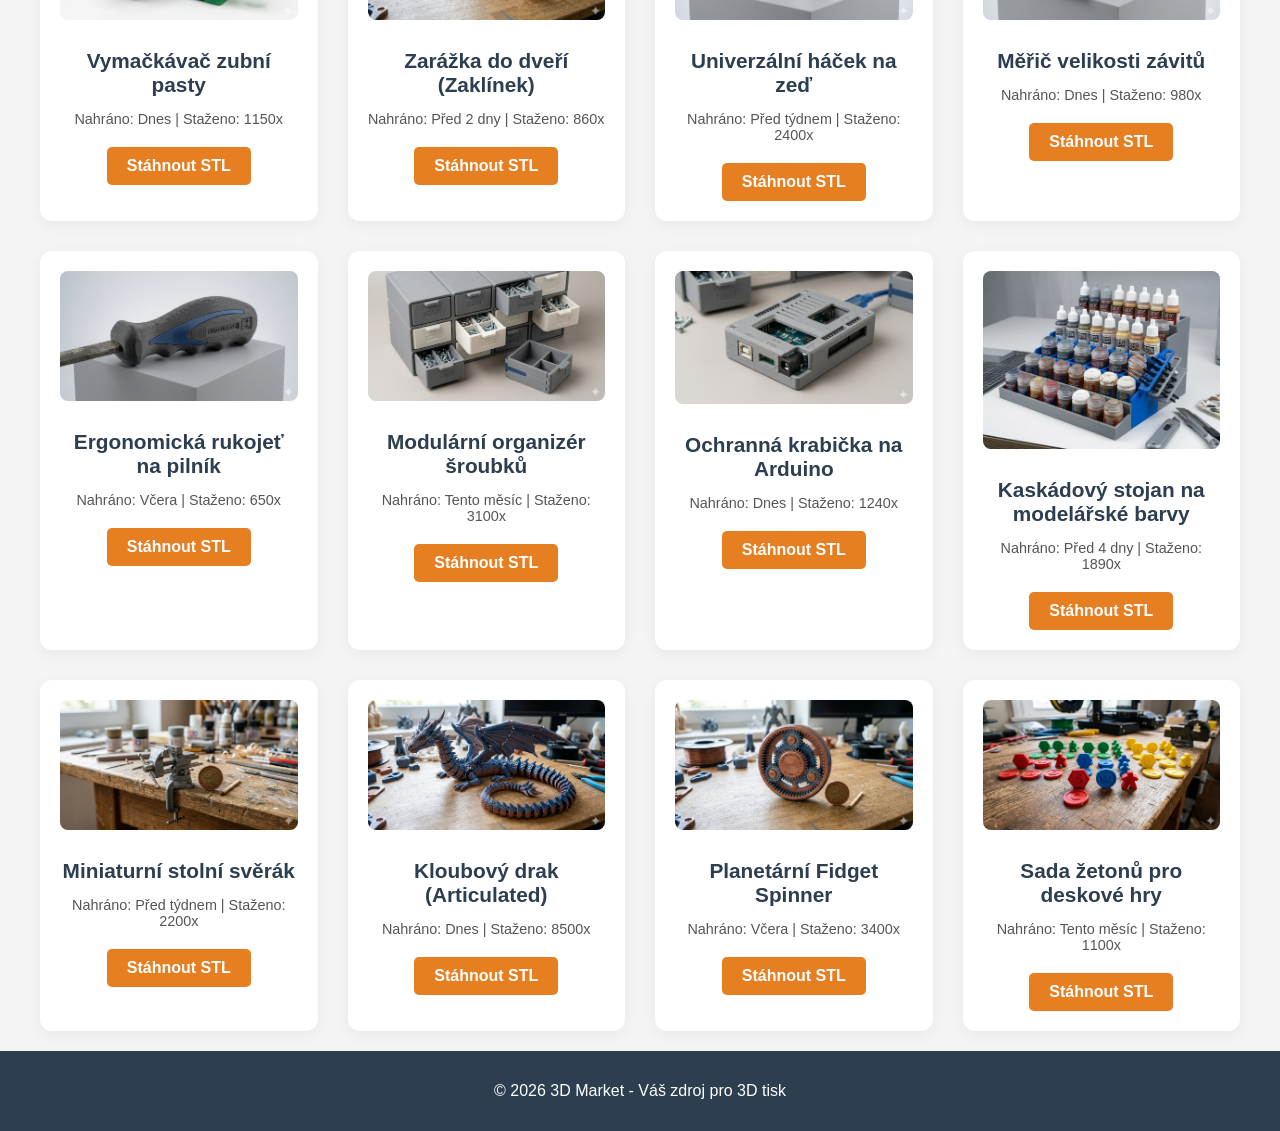
==== commit c964d20f: "Update index.html" ====
--- a/index.html
+++ b/index.html
@@ -1,6 +1,15 @@
 <!DOCTYPE html>
 <html lang="cs">
 <head>
+    <!-- Google tag (gtag.js) -->
+    <script async src="https://www.googletagmanager.com/gtag/js?id=G-V1ENLRH5XX"></script>
+    <script>
+        window.dataLayer = window.dataLayer || [];
+        function gtag(){dataLayer.push(arguments);}
+        gtag('js', new Date());
+
+        gtag('config', 'G-V1ENLRH5XX');
+    </script>
     <meta charset="UTF-8">
     <meta name="viewport" content="width=device-width, initial-scale=1.0">
 
@@ -29,7 +38,7 @@
 
 <main>
     <div class="kategorie-bar">
-        <a href="#" class="aktivni">Vše</a>
+        <a href="index.html" class="aktivni">Vše</a>
         <a href="3DPrinting.html">3D Printing</a>
         <a href="Art.html">Art</a>
         <a href="Fashion.html">Fashion</a>
@@ -51,19 +60,19 @@
 
     <!-- KATEGORIE: 3D PRINTING -->
     <div class="model-karta">
-        <img src="3dprinting3.jpg" alt="Benchy">
+        <img src="3dprinting3.jpg" alt="Benchy" loading="lazy">
         <h2>Kalibrační lodička (Benchy)</h2>
         <p>Nahráno: Dnes | Staženo: 1540x</p>
         <a href="#" class="hlavni-tlacitko">Stáhnout STL</a>
     </div>
     <div class="model-karta">
-        <img src="3dprinting2.jpg" alt="Držák cívky">
+        <img src="3dprinting2.jpg" alt="Držák cívky" loading="lazy">
         <h2>Univerzální držák cívky</h2>
         <p>Nahráno: Včera | Staženo: 890x</p>
         <a href="#" class="hlavni-tlacitko">Stáhnout STL</a>
     </div>
     <div class="model-karta">
-        <img src="3dprinting1.jpg" alt="Čistič trysky">
+        <img src="3dprinting1.jpg" alt="Čistič trysky" loading="lazy">
         <h2>Kryt a čistič trysky</h2>
         <p>Nahráno: Před týdnem | Staženo: 320x</p>
         <a href="#" class="hlavni-tlacitko">Stáhnout STL</a>
@@ -71,19 +80,19 @@
 
     <!-- KATEGORIE: ART -->
     <div class="model-karta">
-        <img src="Art3.jpg" alt="Low Poly Lebka">
+        <img src="Art3.jpg" alt="Low Poly Lebka" loading="lazy">
         <h2>Low Poly Lebka</h2>
         <p>Nahráno: Dnes | Staženo: 2100x</p>
         <a href="#" class="hlavni-tlacitko">Stáhnout STL</a>
     </div>
     <div class="model-karta">
-        <img src="Art2.jpg" alt="Abstraktní Váza">
+        <img src="Art2.jpg" alt="Abstraktní Váza" loading="lazy">
         <h2>Abstraktní vlnitá váza</h2>
         <p>Nahráno: Před 3 dny | Staženo: 1120x</p>
         <a href="#" class="hlavni-tlacitko">Stáhnout STL</a>
     </div>
     <div class="model-karta">
-        <img src="Art1.jpg" alt="Busta Davida">
+        <img src="Art1.jpg" alt="Busta Davida" loading="lazy">
         <h2>Busta Michelangelova Davida</h2>
         <p>Nahráno: Tento měsíc | Staženo: 540x</p>
         <a href="#" class="hlavni-tlacitko">Stáhnout STL</a>
@@ -91,19 +100,19 @@
 
     <!-- KATEGORIE: FASHION -->
     <div class="model-karta">
-        <img src="Fashion3.jpg" alt="Náramek">
+        <img src="Fashion3.jpg" alt="Náramek" loading="lazy">
         <h2>Minimalistický náramek</h2>
         <p>Nahráno: Dnes | Staženo: 450x</p>
         <a href="#" class="hlavni-tlacitko">Stáhnout STL</a>
     </div>
     <div class="model-karta">
-        <img src="Fashion2.jpg" alt="Spona">
+        <img src="Fashion2.jpg" alt="Spona" loading="lazy">
         <h2>Geometrická spona do vlasů</h2>
         <p>Nahráno: Včera | Staženo: 310x</p>
         <a href="#" class="hlavni-tlacitko">Stáhnout STL</a>
     </div>
     <div class="model-karta">
-        <img src="Fashion1.jpg" alt="Pouzdro">
+        <img src="Fashion1.jpg" alt="Pouzdro" loading="lazy">
         <h2>Pevné pouzdro na brýle</h2>
         <p>Nahráno: Před týdnem | Staženo: 890x</p>
         <a href="#" class="hlavni-tlacitko">Stáhnout STL</a>
@@ -111,19 +120,19 @@
 
     <!-- KATEGORIE: GADGETS -->
     <div class="model-karta">
-        <img src="Gadgets3.jpg" alt="Stojánek">
+        <img src="Gadgets3.jpg" alt="Stojánek" loading="lazy">
         <h2>Skládací stojánek na mobil</h2>
         <p>Nahráno: Dnes | Staženo: 5200x</p>
         <a href="#" class="hlavni-tlacitko">Stáhnout STL</a>
     </div>
     <div class="model-karta">
-        <img src="Gadgets2.jpg" alt="Kabelový organizér">
+        <img src="Gadgets2.jpg" alt="Kabelový organizér" loading="lazy">
         <h2>Organizér kabelů na stůl</h2>
         <p>Nahráno: Včera | Staženo: 4100x</p>
         <a href="#" class="hlavni-tlacitko">Stáhnout STL</a>
     </div>
     <div class="model-karta">
-        <img src="Gadgets1.jpg" alt="Krytka webkamery">
+        <img src="Gadgets1.jpg" alt="Krytka webkamery" loading="lazy">
         <h2>Posuvná krytka webkamery</h2>
         <p>Nahráno: Tento měsíc | Staženo: 1800x</p>
         <a href="#" class="hlavni-tlacitko">Stáhnout STL</a>
@@ -131,19 +140,19 @@
 
     <!-- KATEGORIE: HOUSEHOLD -->
     <div class="model-karta">
-        <img src="Household3.jpg" alt="Vymačkávač pasty">
+        <img src="Household2.jpg" alt="Vymačkávač pasty" loading="lazy">
         <h2>Vymačkávač zubní pasty</h2>
         <p>Nahráno: Dnes | Staženo: 1150x</p>
         <a href="#" class="hlavni-tlacitko">Stáhnout STL</a>
     </div>
     <div class="model-karta">
-        <img src="Household2.jpg" alt="Zarážka">
+        <img src="Household3.jpg" alt="Zarážka" loading="lazy">
         <h2>Zarážka do dveří (Zaklínek)</h2>
         <p>Nahráno: Před 2 dny | Staženo: 860x</p>
         <a href="#" class="hlavni-tlacitko">Stáhnout STL</a>
     </div>
     <div class="model-karta">
-        <img src="Household1.jpg" alt="Háček">
+        <img src="Household1.jpg" alt="Háček" loading="lazy">
         <h2>Univerzální háček na zeď</h2>
         <p>Nahráno: Před týdnem | Staženo: 2400x</p>
         <a href="#" class="hlavni-tlacitko">Stáhnout STL</a>
@@ -151,19 +160,19 @@
 
     <!-- KATEGORIE: TOOLS -->
     <div class="model-karta">
-        <img src="Tools3.jpg" alt="Měřič závitů">
+        <img src="Tools3.jpg" alt="Měřič závitů" loading="lazy">
         <h2>Měřič velikosti závitů</h2>
         <p>Nahráno: Dnes | Staženo: 980x</p>
         <a href="#" class="hlavni-tlacitko">Stáhnout STL</a>
     </div>
     <div class="model-karta">
-        <img src="Tools2.jpg" alt="Rukojeť pilníku">
+        <img src="Tools2.jpg" alt="Rukojeť pilníku" loading="lazy">
         <h2>Ergonomická rukojeť na pilník</h2>
         <p>Nahráno: Včera | Staženo: 650x</p>
         <a href="#" class="hlavni-tlacitko">Stáhnout STL</a>
     </div>
     <div class="model-karta">
-        <img src="Tools1.jpg" alt="Organizér šroubků">
+        <img src="Tools1.jpg" alt="Organizér šroubků" loading="lazy">
         <h2>Modulární organizér šroubků</h2>
         <p>Nahráno: Tento měsíc | Staženo: 3100x</p>
         <a href="#" class="hlavni-tlacitko">Stáhnout STL</a>
@@ -171,19 +180,19 @@
 
     <!-- KATEGORIE: HOBBY & DIY -->
     <div class="model-karta">
-        <img src="Hobby3.jpg" alt="Arduino box">
+        <img src="Hobby3.jpg" alt="Arduino box" loading="lazy">
         <h2>Ochranná krabička na Arduino</h2>
         <p>Nahráno: Dnes | Staženo: 1240x</p>
         <a href="#" class="hlavni-tlacitko">Stáhnout STL</a>
     </div>
     <div class="model-karta">
-        <img src="Hobby2.jpg" alt="Stojan na barvy">
+        <img src="Hobby2.jpg" alt="Stojan na barvy" loading="lazy">
         <h2>Kaskádový stojan na modelářské barvy</h2>
         <p>Nahráno: Před 4 dny | Staženo: 1890x</p>
         <a href="#" class="hlavni-tlacitko">Stáhnout STL</a>
     </div>
     <div class="model-karta">
-        <img src="Hobby1.jpg" alt="Mini svěrák">
+        <img src="Hobby1.jpg" alt="Mini svěrák" loading="lazy">
         <h2>Miniaturní stolní svěrák</h2>
         <p>Nahráno: Před týdnem | Staženo: 2200x</p>
         <a href="#" class="hlavni-tlacitko">Stáhnout STL</a>
@@ -191,19 +200,19 @@
 
     <!-- KATEGORIE: TOYS & GAMES -->
     <div class="model-karta">
-        <img src="Toy3.jpg" alt="Kloubový drak">
+        <img src="Toy3.jpg" alt="Kloubový drak" loading="lazy">
         <h2>Kloubový drak (Articulated)</h2>
         <p>Nahráno: Dnes | Staženo: 8500x</p>
         <a href="#" class="hlavni-tlacitko">Stáhnout STL</a>
     </div>
     <div class="model-karta">
-        <img src="Toy2.jpg" alt="Fidget Spinner">
+        <img src="Toy2.jpg" alt="Fidget Spinner" loading="lazy">
         <h2>Planetární Fidget Spinner</h2>
         <p>Nahráno: Včera | Staženo: 3400x</p>
         <a href="#" class="hlavni-tlacitko">Stáhnout STL</a>
     </div>
     <div class="model-karta">
-        <img src="Toy1.jpg" alt="Herní žetony">
+        <img src="Toy1.jpg" alt="Herní žetony" loading="lazy">
         <h2>Sada žetonů pro deskové hry</h2>
         <p>Nahráno: Tento měsíc | Staženo: 1100x</p>
         <a href="#" class="hlavni-tlacitko">Stáhnout STL</a>
@@ -215,4 +224,4 @@
 </footer>
 
 </body>
-</html>+</html>
